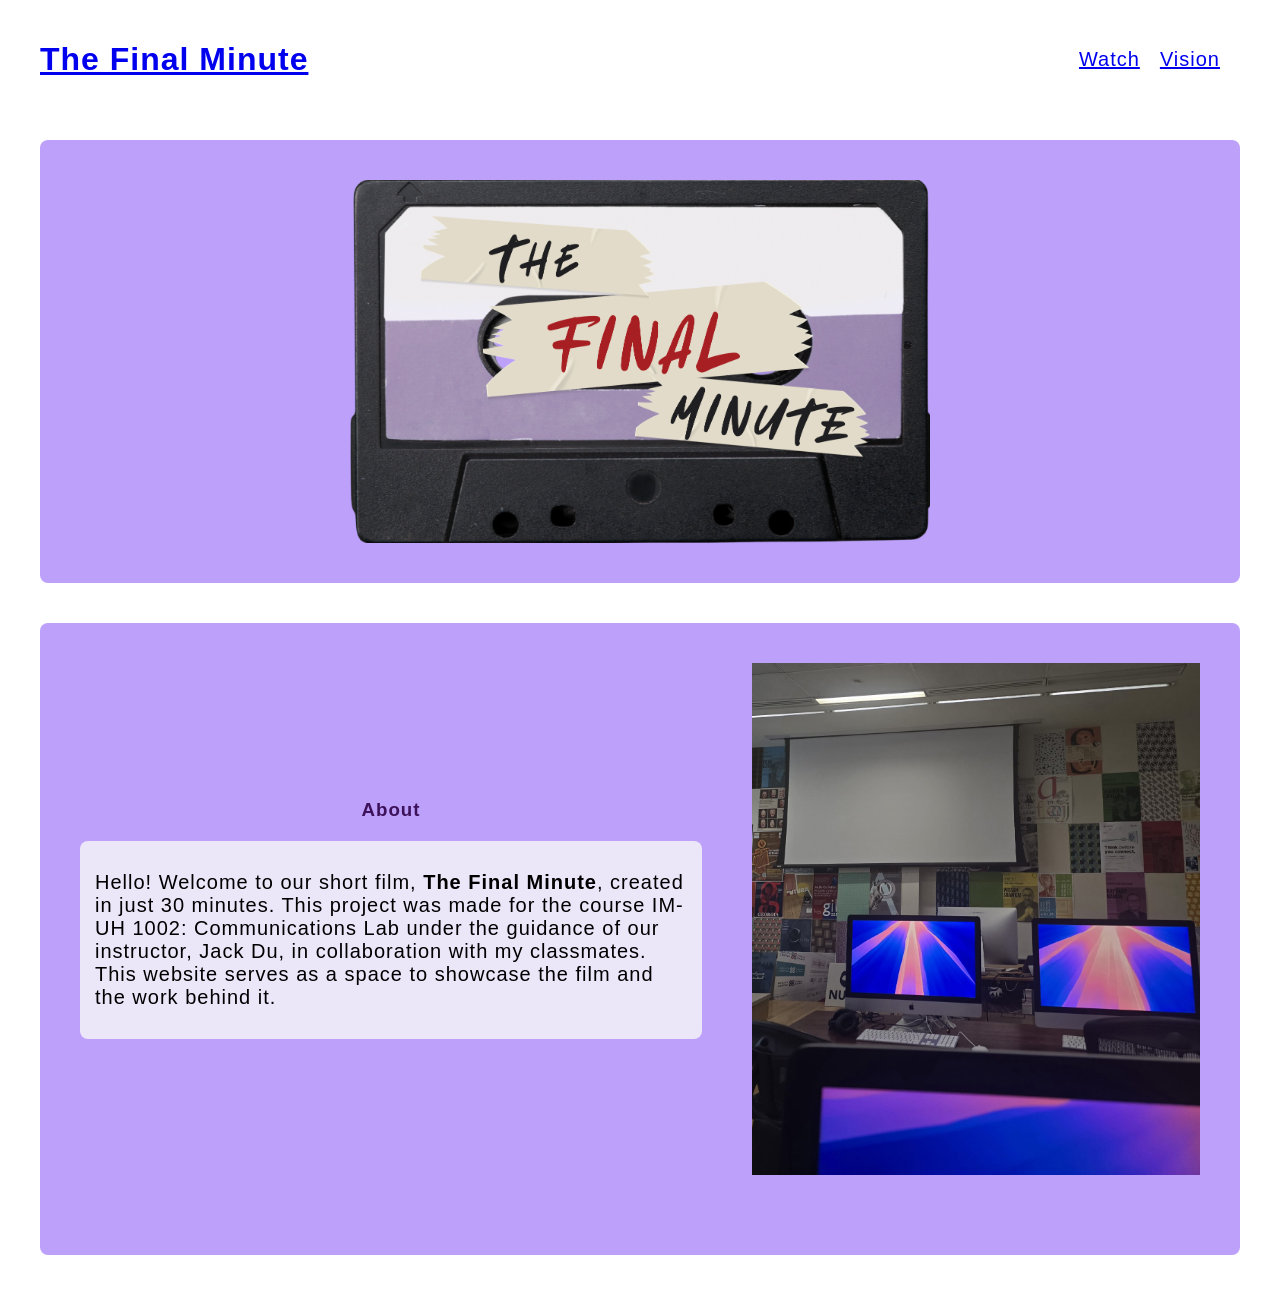
==== index.html @ a92b481f "Initial Commit" ====
<!DOCTYPE html>
<html lang="en">
<head>
    <meta charset="UTF-8">
    <meta name="viewport" content="width=device-width, initial-scale=1.0">
    <title>The Final Minute</title>
    <link rel="stylesheet" href="style.css">
</head>
<body>
      <!-- Header -->
     <header>
        <h1><a href=index.html>The Final Minute</a></h1>

        <!-- Navigation -->
         <nav>
            <ul>
                <li><a href="watch.html">Watch</a></li>
                <li><a href=vision.html>Vision</a></li>
            </ul>
         </nav>
     </header>
    
    
     <!-- Title -->
      <section id="title" class="title">
        <img src="/assets/title.png">
      </section>

      <!-- About -->
       <section id="about" class="about">
          <section>
            <div>
              <h1>About</h1>
              <p>Hello! Welcome to our short film, <b>The Final Minute</b>, created in just 30 minutes. This project was made for the course IM-UH 1002: Communications Lab under the guidance of our instructor, Jack Du, in collaboration with my classmates. This website serves as a space to showcase the film and the work behind it.</p>
            </div>
            <img src="/assets/comms-lab.jpeg">
          </section>
       </section>
</body>
</html>
---- style.css ----
/*header section*/
header {
    display: flex;
    justify-content: space-between;
    align-items: center;
    margin-bottom: 40px;
}

/*navigation*/
nav ul {
    display: flex;
    justify-content: flex-end;
    list-style-type: none;
}

/*navigation elements*/
nav ul li {
    margin-right: 20px;
    font-size: 20px;
}

/* general formatting */
body {
    font-family:'Segoe UI', Tahoma, Verdana, sans-serif;
    letter-spacing: 1px;
    padding: 20px;
    max-width: 1200px;
    margin: auto;
    color: #000000;
}

h1 {
    text-align: center;
    color: rgb(61, 18, 90);
}

/*sections formatting*/
section {
    margin-bottom: 40px;
    padding: 20px;
    background-color: #bca0fa;
    border-radius: 8px;
}

/* landing page */
.title img{
    padding: 20px;
    display: block;
    margin: auto;
    width: 50%;
}

.about img{
    width: 40%;
    padding-left: 50px;
}

.about section {
    display:flex;
    align-items: center;
}

.about p {
    font-size: 20px;

    padding: 15px;
    padding-top: 30px;
    padding-bottom: 30px;
    background-color: #ece6f9;
    border-radius: 8px;

}

/* watch page */
.watch video{
    display: block;
    margin: auto;
    width: 50%;
}

.cast section{
    display:flex;
    align-items: center;
    gap: 20px;
}

.cast div{
    padding: 15px;
    background-color: #ece6f9;
    border-radius: 8px;

    text-align:center;
}
.cast img{
    width: 80%;
    display: block;
    margin:auto

}

/* vision page */
.vision p{
    font-size: 20px;

    padding: 15px;
    background-color: #ece6f9;
    border-radius: 8px;
}

.inspo img{
    padding: 20px;
    display: block;
    margin: auto;
    width: 70%;
}
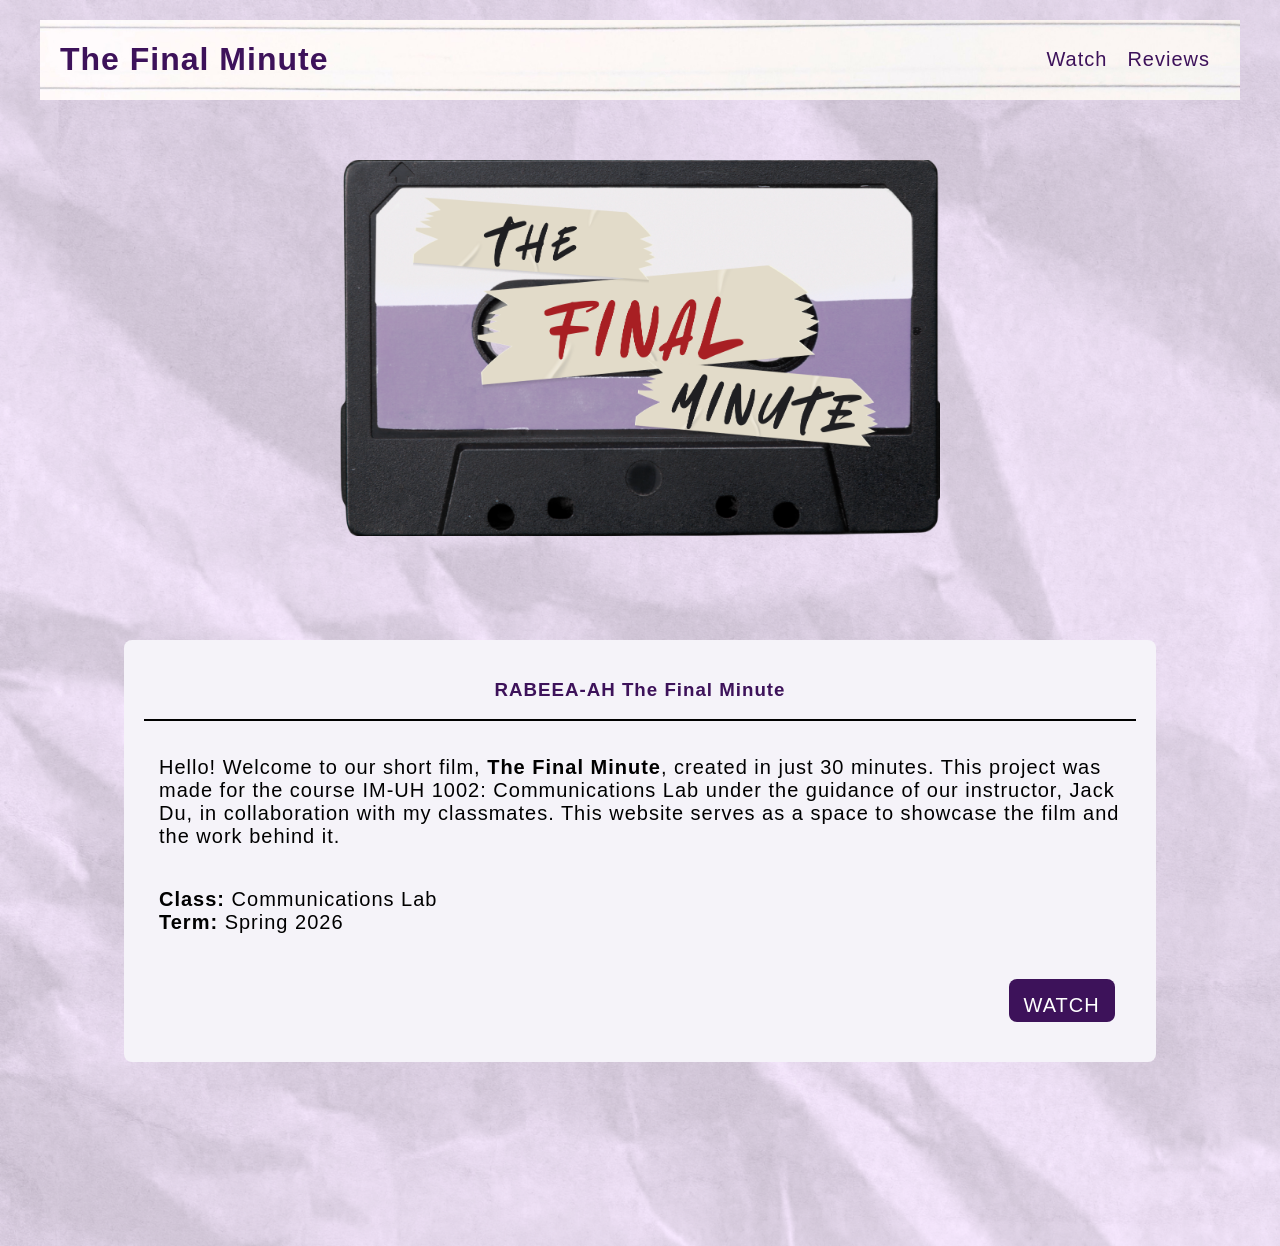
==== commit 17d14289: "Project" ====
--- a/index.html
+++ b/index.html
@@ -9,32 +9,40 @@
 <body>
       <!-- Header -->
      <header>
-        <h1><a href=index.html>The Final Minute</a></h1>
+        <h1><a style="text-decoration:none; color:inherit;" href=index.html>The Final Minute</a></h1>
 
         <!-- Navigation -->
          <nav>
             <ul>
-                <li><a href="watch.html">Watch</a></li>
-                <li><a href=vision.html>Vision</a></li>
+                <li><a style="text-decoration:none; color:inherit;" href="watch.html">Watch</a></li>
+                <li><a style="text-decoration:none; color:inherit;" href=reviews.html>Reviews</a></li>
             </ul>
          </nav>
      </header>
     
     
      <!-- Title -->
-      <section id="title" class="title">
-        <img src="/assets/title.png">
-      </section>
+      <a href=#about>
+        <div id="title" class="title">
+          <img  src="/assets/title.png">
+        </div>
+      </a>
 
       <!-- About -->
        <section id="about" class="about">
           <section>
             <div>
-              <h1>About</h1>
+              <h1>RABEEA-AH The Final Minute</h1>
+              <hr>
               <p>Hello! Welcome to our short film, <b>The Final Minute</b>, created in just 30 minutes. This project was made for the course IM-UH 1002: Communications Lab under the guidance of our instructor, Jack Du, in collaboration with my classmates. This website serves as a space to showcase the film and the work behind it.</p>
+              <p><b>Class:</b> Communications Lab <br><b>Term:</b> Spring 2026</p>
+              <div class="enroll">
+                <p><a href=watch.html style="text-decoration:none; color:inherit;">WATCH</a></p>
+              </div>
             </div>
-            <img src="/assets/comms-lab.jpeg">
           </section>
        </section>
+
+
 </body>
 </html>
--- a/style.css
+++ b/style.css
@@ -4,8 +4,24 @@
     justify-content: space-between;
     align-items: center;
     margin-bottom: 40px;
-}
-
+    background-image: url('/assets/section_bg.png');
+    background-repeat: no-repeat;
+    background-size: cover;
+    /* background-color: #ece6f9; */
+    padding-right: 10px;
+    padding-left: 10px;
+}
+
+header h1 {
+    margin-left: 10px;
+    color:rgb(61, 18, 90);
+
+}
+
+header h1:hover{
+    color:rgb(138, 102, 163)
+
+}
 /*navigation*/
 nav ul {
     display: flex;
@@ -17,8 +33,12 @@
 nav ul li {
     margin-right: 20px;
     font-size: 20px;
-}
-
+    color:rgb(61, 18, 90);
+}
+
+nav ul li:hover{
+    color:rgb(138, 102, 163)
+}
 /* general formatting */
 body {
     font-family:'Segoe UI', Tahoma, Verdana, sans-serif;
@@ -27,6 +47,10 @@
     max-width: 1200px;
     margin: auto;
     color: #000000;
+
+    background-image: url('/assets/background.png');
+    background-repeat: no-repeat;
+    background-size: cover;
 }
 
 h1 {
@@ -34,12 +58,22 @@
     color: rgb(61, 18, 90);
 }
 
+h3{
+    color: rgb(61, 18, 90);
+ 
+}
 /*sections formatting*/
 section {
     margin-bottom: 40px;
     padding: 20px;
-    background-color: #bca0fa;
+    /* background-color: #bca0fa; */
+
+    
+
+
     border-radius: 8px;
+
+
 }
 
 /* landing page */
@@ -48,68 +82,224 @@
     display: block;
     margin: auto;
     width: 50%;
-}
-
-.about img{
-    width: 40%;
-    padding-left: 50px;
-}
-
+    transition: transform .2s; 
+
+}
+
+.title img:hover {
+  transform: scale(1.1);
+}
+
+.about{
+    padding: 7%;
+}
 .about section {
-    display:flex;
-    align-items: center;
+    background-color: #f5f3f9
 }
 
 .about p {
     font-size: 20px;
 
     padding: 15px;
-    padding-top: 30px;
-    padding-bottom: 30px;
-    background-color: #ece6f9;
+    padding-bottom: 5px;
+    /* background-color: #ece6f9; */
     border-radius: 8px;
 
 }
 
+hr {
+    border: none;
+    background-color: #000000;
+    height: 2px;
+}
+
+.enroll{
+    padding-left:85%;
+     display: flex;
+    justify-content: center;
+    align-items: center;
+}
+
+.enroll p{
+    background-color: rgb(61, 18, 90);
+    color: white;
+}
+
+.enroll p:hover{
+    background-color:rgb(223, 192, 235);
+    color: rgb(61, 18, 90);
+}
+
+
+
 /* watch page */
+
+.watch{
+    position: relative;
+    text-align: center;
+    color: white;
+}
+
+.watch_title{
+    position: absolute;
+    top: 30%;
+    left: 50%;
+    transform: translate(-50%, -50%);
+    color: white;
+}
+
+.watch_title h1 {
+  color: white;
+}
+
+.video{
+    position: absolute;
+    top: 65%;
+    left: 50%;
+    transform: translate(-50%, -50%);
+}
+
 .watch video{
     display: block;
     margin: auto;
-    width: 50%;
-}
-
+    width: 80%;
+}
+
+.cast{
+    position: relative;
+    text-align: center;
+    color: white;
+
+    background-image: url('/assets/section_bg.png');
+    background-repeat: no-repeat;
+    background-size: 70% 100%;
+    background-position: center;
+}
+
+.cast_title{
+    position: absolute;
+    top: 18%;
+    left: 50%;
+    transform: translate(-50%, -50%);
+
+}
 .cast section{
     display:flex;
     align-items: center;
     gap: 20px;
-}
-
-.cast div{
+
+    position: absolute;
+    top: 55%;
+    left: 50%;
+    transform: translate(-50%, -50%);
+}
+
+.person{
     padding: 15px;
     background-color: #ece6f9;
     border-radius: 8px;
 
     text-align:center;
-}
+    color: rgb(61, 18, 90);
+}
+
+.person:hover {
+  transform: scale(1.05);
+}
+
 .cast img{
-    width: 80%;
+    width: 110px;
     display: block;
     margin:auto
 
 }
 
-/* vision page */
-.vision p{
-    font-size: 20px;
-
-    padding: 15px;
-    background-color: #ece6f9;
-    border-radius: 8px;
-}
-
-.inspo img{
-    padding: 20px;
-    display: block;
-    margin: auto;
-    width: 70%;
+/* Reviews Page */
+
+.review h3{
+    color :#f5f3f9;
+}
+.post {
+    padding-right: 10%;
+    padding-left: 10%;
+
+}
+.post section{
+    background-color: #f5f3f9
+}
+
+.post div{
+    display: flex;
+    align-items: center;
+    gap: 15px;
+    background-color: rgb(61, 18, 90);
+    padding:12px;
+}
+
+
+.post h1{
+    padding:20px;
+    padding-top: 50px;
+    padding-bottom: 80px;
+    text-align: center;
+    color: rgb(61, 18, 90);
+    font-size: 45px;
+    background-image: url('/assets/section_bg.png');
+    background-repeat: no-repeat;
+    background-size: cover;
+    background-position: center;
+}
+.comment {
+    padding-right: 10%;
+    padding-left: 10%; 
+    display: none;
+}
+
+#toggleImage:hover {
+  content: url("/assets/comment_hover.png");
+}
+
+#heart:hover {
+  content: url("/assets/heart.png");
+}
+
+.commentItem {
+  width: 80%;
+  margin: 0 auto 20px auto;
+  padding: 8px;
+  border-radius: 8px;
+  background-color: #f5f3f9;
+}
+
+.commentItem:hover {
+  transform: scale(1.03);
+}
+
+.comment h3{
+    font-size: 16px;
+}
+
+.comment p{
+    width: 100%;
+    padding:10px;
+    /* padding-top: 0px; */
+    padding-bottom: 20px;
+    font-size: 14px;
+
+}
+
+.comment_header {
+    display: flex;
+    align-items: center;
+    padding-left:8px;
+    gap: 10px;
+    background-color:  rgb(61, 18, 90);
+}
+
+.review section{
+    margin-bottom:0px;
+}
+
+html {
+  scroll-behavior: smooth;
 }
